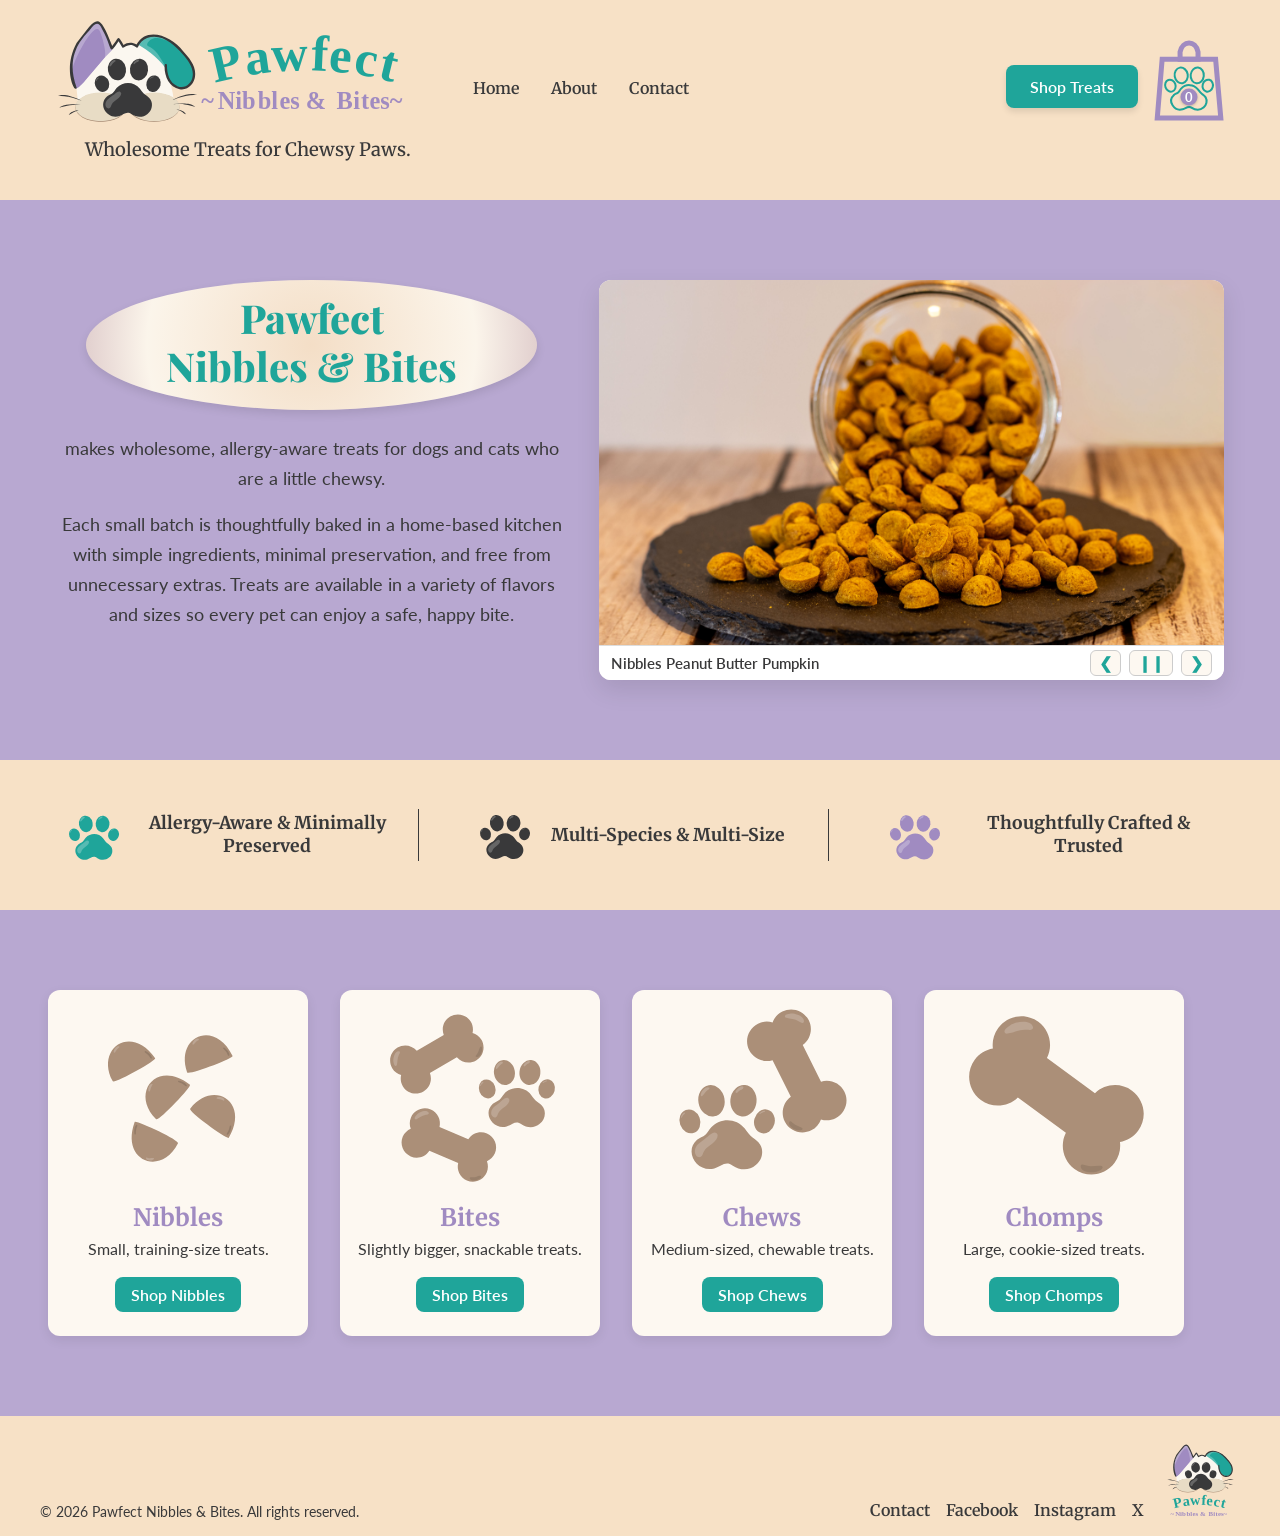
==== index.html @ 8f13bec0 "Rename PNB_Index.html to index.html" ====
<!DOCTYPE html>
<html lang="en">
  <head>
    <!--
    Pawfect Nibbles & Bites
    Internship Project
    
    Pawfect Nibbles & Bites
    Home Page

    Author:  Meghan Wilkerson
    Date:    2025-12-29

    Filename: PNB_Index.html
   -->

    <meta charset="UTF-8" />
    <meta name="viewport" content="width=device-width, initial-scale=1.0" />
    <meta
      name="keywords"
      content="Pawfect Nibbles & Bites, pet treats, dog treats, cat treats, natural, allergy-friendly, allergy-sensitive"
    />
    <title>Pawfect Nibbles & Bites - Home Page</title>
    <!-- Google Fonts -->
    <link rel="preconnect" href="https://fonts.googleapis.com">
    <link rel="preconnect" href="https://fonts.gstatic.com" crossorigin>
    <link href="https://fonts.googleapis.com/css2?family=Lato:ital,wght@0,100;0,300;0,400;0,700;0,900;1,100;1,300;1,400;1,700;1,900&family=Merriweather:ital,opsz,wght@0,18..144,300..900;1,18..144,300..900&family=Nunito:ital,wght@0,200..1000;1,200..1000&family=Playfair+Display:ital,wght@0,400..900;1,400..900&display=swap" rel="stylesheet">

    <!-- CSS Style Sheets -->
    <link href="CSS/PNB_Reset.css" rel="stylesheet" />
    <link href="CSS/PNB_Fonts.css" rel="stylesheet" />
    <link href="CSS/PNB_LayoutStyles.css" rel="stylesheet" />
    <link href="CSS/PNB_IndexStyles.css" rel="stylesheet" />
    <!-- JavScript Files -->
    <script src="JS/PNB_SideNav.JS" defer></script>
    <script src="JS/PNB_IndexSlideshow.JS" defer></script>
    <script src="JS/PNB_CartCounter.JS" defer></script>
  </head>

  <body>
    <!-- Header with slogan, mainNav, and shopping button/cart -->
    <header id="header">

      <div class="headerContent">

        <!-- Mobile Hamburger Button -->
        <span class="mobileHambBtn" onclick="openNav()">&#9776;</span>

        <!-- Logo & Slogan -->
        <div class="leftHead">
          <a href="PNB_Index.html" class="logoLink">
            <img src="Graphics/Logos/LandscapeLogo2.svg"
                alt="Pawfect Nibbles & Bites"
                class="logo">
          </a>
          <div class="slogan">
            <h2>Wholesome Treats for Chewsy Paws.</h2>
          </div>
        </div>

        <!-- Mobile Cart Button -->
        <a href="PNB_Cart.html" class="mobileCartBtn cartBtn">
          <img src="Graphics/ShoppingBag.svg" alt="Shopping Cart">
          <span class="cartCount">0</span>
        </a>

        <!-- Main Navigation -->
        <nav class="mainNav">
          <ul>
            <li><a href="PNB_Index.html">Home</a></li>
            <li><a href="PNB_About.html">About</a></li>
            <li><a href="PNB_Contact.html">Contact</a></li>
          </ul>
        </nav>

        <!-- Shop and Cart Buttons -->
        <div class="rightHead">
          <div class="shopWrapper">
            <a href="PNB_Shop.html" class="shopBtn">
              Shop<span class="hideWhenSmall"> Treats</span>
            </a>
          </div>

          <a href="PNB_Cart.html" class="cartBtn">
            <img src="Graphics/ShoppingBag.svg" alt="Shopping Cart">
            <span class="cartCount">0</span>
          </a>
        </div>

      </div>

      <div class="divider headerWave"></div>

    </header>

      <!-- Side Navigation for Small Screens -->
      <div id="sideNav" class="sideNav">        
        <a href="javascript:void(0)" class="closebtn" onclick="closeNav()">&times;</a>

        <div class="linkGroup">
          <a href="PNB_Cart.html" class="cartBtn">
            <img src="Graphics/ShoppingBag.svg" alt="Shopping Cart">
            <span class="cartCount">0</span>
          </a>

          <a href="PNB_Index.html">Home</a>
          <a href="PNB_About.html">About</a>
          <a href="PNB_Contact.html">Contact</a>
          <a href="PNB_Shop.html" class="shopBtn">Shop Treats</a>  
        </div>      
      </div>
      
      <!-- Main Content -->
      <main id="content">
        <!-- Intro -->
          <section class="intro">
            <div class="introLeft">
              <div class="introText">
                <h2>Pawfect <br/>Nibbles & Bites</h2>
                <p>makes wholesome, allergy-aware treats for dogs 
                  and cats who are a little chewsy.</p>
                <p>Each small batch is thoughtfully baked in a 
                  home-based kitchen with simple ingredients, 
                  minimal preservation, and free from unnecessary 
                  extras. Treats are available in a variety of flavors 
                  and sizes so every pet can enjoy a safe, happy bite.</p>
              </div>
            </div>

            <!-- Index Slideshow -->
              <div class="indexSlideshow">
                <div class="indexSlidesWrapper">

                  <figure>
                    <img src="Graphics/Treats/Nibbles_PBPunkin2.jpg" class="active" alt="Nibbles Peanut Butter Pumpkin">
                  </figure>

                  <figure>
                    <img src="Graphics/Treats/Bites_BananaNutty.jpg" alt="Banana Nutty Bites">
                  </figure>

                  <figure>
                    <img src="Graphics/Treats/Chews_PBPunkin.jpg" alt="Peanut Butter Pumpkin Chews">
                  </figure>

                  <figure>
                    <img src="Graphics/Photos/BellaAndThor.jpg" alt="Bella and Thor">
                  </figure>

                </div>

                <!-- Control Bar -->
                <div class="slideshowControls">

                  <!-- Caption -->
                  <div class="slideCaption">
                    Nibbles Peanut Butter Pumpkin
                  </div>

                  <!-- Buttons -->
                  <div class="slideButtons">
                    <button class="prevSlide">&#10094;</button>
                    <button class="playPause">&#10073;&#10073;</button>
                    <button class="nextSlide">&#10095;</button>
                  </div>

                </div>
              </div>
          </section>  

        <!-- Pillars Banner -->
        <section class="pillars">

          <div class="divider pillarWaveTop"></div>

          <div class="pillarBannerContainer">
                        
            <article class="pillarBanner">
              <img src="Graphics/Pawprints/TealPawprint.svg" alt="Teal Paw Pawprint" class="pillarPawprint">
              <h3>Allergy-Aware & Minimally Preserved</h3>
            </article>
            
            <article class="pillarBanner">
              <img src="Graphics/Pawprints/BlackPawprint.svg" alt="Black Pawprint" class="pillarPawprint">
              <h3>Multi-Species & Multi-Size</h3>
            </article>
            
            <article class="pillarBanner">
              <img src="Graphics/Pawprints/PurplePawprint.svg" alt="Purple Pawprint" class="pillarPawprint">
              <h3>Thoughtfully Crafted & Trusted</h3>
            </article>

          </div>

          <div class="divider pillarWaveBottom"></div>
           
        </section>

        <!-- Treat Categories -->
        <section class="treatCategories">
         
          <article class="treatCard">
            <a href="PNB_Shop.html?size=nibbles">
              <img
                src="Graphics/Treats/Nibbles.svg"
                alt="Illustration of Nibbles treat size"
              />
              <div class="treatInfo">
                <h4>Nibbles</h4>
                <p>Small, training-size treats.</p>
              </div>
              <span class="shopText">Shop Nibbles</span>
            </a>
          </article>

          <article class="treatCard">
            <a href="PNB_Shop.html?size=bites">
              <img
                src="Graphics/Treats/Bites.svg"
                alt="Illustration of Bites treat size"
              />
              <div class="treatInfo">
                <h4>Bites</h4>
                <p>Slightly bigger, snackable treats.</p>
              </div>
              <span class="shopText">Shop Bites</span>
            </a>
          </article>

          <article class="treatCard">
            <a href="PNB_Shop.html?size=chews">
              <img
                src="Graphics/Treats/Chews.svg"
                alt="Illustration of Chews treat size"
              />
              <div class="treatInfo">
                <h4>Chews</h4>
                <p>Medium-sized, chewable treats.</p>
              </div>
              <span class="shopText">Shop Chews</span>
            </a>
          </article>

          <article class="treatCard">
            <a href="PNB_Shop.html?size=chomps">
              <img
                src="Graphics/Treats/Chomps.svg"
                alt="Illustration of Chomps treat size"
              />
              <div class="treatInfo">
                <h4>Chomps</h4>
                <p>Large, cookie-sized treats.</p>
              </div>
              <span class="shopText">Shop Chomps</span>
            </a>
          </article>

        </section>
    
      </main>

      <!-- Footer -->
      <footer id="footer">

        <div class="divider footerWave"></div>

        <div class="footerContent">
          <div class="footerLeft">
            <p>&copy; 2026 Pawfect Nibbles & Bites. All rights reserved.</p>
          </div>

          <div class="footerRight">
            <div class="contactLinks">
              <a href="PNB_Contact.html">Contact</a>
              <a href="#">Facebook</a>
              <a href="#">Instagram</a>
              <a href="#">X</a>
            </div>

            <a href="PNB_Index.html" class="footerLogo">
              <img src="Graphics/Logos/PortraitLogo.svg" alt="Pawfect Nibbles & Bites">
            </a>
          </div>
        </div>
      </footer>

  </body>
</html>
---- CSS/PNB_Fonts.css ----
/*
    Pawfect Nibbles & Bites
    Internship Project
    
    Pawfect Nibbles & Bites
    Font Styles

    Author:  Meghan Wilkerson
    Date:    2025-12-29

    Filename: PNB_Fonts.html
*/

/* ===========
   Font Styles
   =========== */

.font-logo {
  font-family: "Playfair Display", serif;
  font-weight: 400;
  font-style: normal;
}

.font-logo-bold {
  font-family: "Playfair Display", serif;
  font-weight: 700;
  font-style: normal;
}

.font-logo-italic {
  font-family: "Playfair Display", serif;
  font-weight: 400;
  font-style: italic;
}

.font-heading {
  font-family: "Merriweather", serif;
  font-weight: 400;
  font-style: normal;
  font-variation-settings: "wdth" 100;
}

.font-heading-bold {
  font-family: "Merriweather", serif;
  font-weight: 700;
  font-style: normal;
}

.font-body {
  font-family: "Lato", sans-serif;
  font-weight: 400;
  font-style: normal;
}

.font-body-bold {
  font-family: "Lato", sans-serif;
  font-weight: 700;
  font-style: normal;
}

.font-body-italic {
  font-family: "Lato", sans-serif;
  font-weight: 400;
  font-style: italic;
}

.font-accent {
  font-family: "Nunito", sans-serif;
  font-weight: 400;
  font-style: normal;
}

.font-accent-bold {
  font-family: "Nunito", sans-serif;
  font-weight: 700;
  font-style: normal;
}

.font-accent-italic {
  font-family: "Nunito", sans-serif;
  font-weight: 400;
  font-style: italic;
}
---- CSS/PNB_LayoutStyles.css ----
/*
    Pawfect Nibbles & Bites
    Internship Project
    
    Pawfect Nibbles & Bites
    Layout Styles and CSS

    Author:  Meghan Wilkerson
    Date:    2025-12-29

    Filename: PNB_LayoutStyles.html
*/

/* =============
   Global Styles
   ============= */

/* Layout */

html, body {
  height: 100%;
  margin: 0;
}

body {
  background-color: #b8a8d1;
  display: flex;
  flex-direction: column;
}

main {
  flex: 1;
}


/* Typography */

html {
  font-family: "Lato", sans-serif;
  font-weight: 400;
  font-style: normal;
  color: #39393A;
}

h1, h2, h3,h4, h5, h6 {
  font-family: "Merriweather", serif;
  font-weight: 700;
}

.boldText {
  font-weight: 700; 
}


/* =============
   Header Styles
   ============= */

header {
  position: relative;
  min-height: 200px;
  background-color: #f7e1c6;
  display: flex;
  flex-direction: column;
  padding: 1rem 0;
}

.headerContent {
  width: 100%;
  max-width: 1200px;
  margin: 0 auto;
  display: flex;
  align-items: center;
  gap: 2rem;
  padding: 0 1rem;
  flex-wrap: wrap;
  z-index: 1; 
}

/* Divider wave at bottom */
.divider.headerWave {
  width: 100%;
  aspect-ratio: 1200/80;
  background-image: url('../graphics/Backgrounds/HeaderWave.svg');
  background-repeat: no-repeat;
  background-position: bottom center;
  background-size: cover;

  margin-top: auto;       
  transform: translateY(15px); 
}


/* Left Head (Logo and Slogan) */

.leftHead {
  display: flex;
  flex-direction: column;
  align-items: center;

  gap: 0.1rem;
  margin-right: auto;
}

.logoLink {
  display: block;
  height: 120px;
}

.logo {
  height: 100%;
  width: auto;
}

.slogan h2 {
  font-size: 1.15rem;
  font-weight: 500;
}


/* Main Navigation */

.mainNav {
  display: flex; 
  flex: 1; 
}

.mainNav ul {
  display: flex;
  gap: 2rem;

  list-style: none;
  font-family: "Merriweather", serif;
  font-weight: 600;
}

.mainNav a {
  display: inline-block;
  text-decoration: none;

  color: #39393A;
  font-weight: 600 ;

  transition: transform 0.2s ease, text-decoration 0.2s ease;
}

.mainNav a:hover {
  transform: scale(1.05);
  text-decoration: underline;

  color: #A08BC1;  
}

/* Right Head */

.rightHead {
  display: flex;
  align-items: center;
  gap: 1rem;
  flex-wrap: nowrap;
}

/*  Shop Button  */

.shopBtn {
  position: relative;
  cursor: pointer;

  padding: 0.75rem 1.5rem;
  border-radius: 8px;

  background-color: #1FA59A;
  color: white;

  font-size: 1rem;
  font-weight: 600;

  box-shadow: 0 4px 6px rgba(0,0,0,0.1);
  transition: all 0.25s ease;

  display: inline-block;
  position: relative;
  overflow: hidden;  
}

.shopBtn:hover {
  transform: scale(1.1);

  font-weight: 700;
  box-shadow: 0 6px 10px rgba(0,0,0,0.15);
}

.shopBtn::after {
  content: '';
  position: absolute;
  top: -50%;
  left: -50%;

  width: 200%;
  height: 200%;

  background: rgba(255,255,255,0.15);

  transform: rotate(25deg) translateX(-100%);
  transition: all 0.5s ease;
}

.shopBtn:hover::after {
  transform: rotate(25deg) translateX(100%);
}

.hideWhenSmall {
  display: inline; 
}

/*  Cart Button  */

.cartBtn {
  position: relative;
  display: inline-block;
  padding: 0;
  border: none;
  background: none;
  cursor: pointer;
  width: 70px;    
  height: auto;
  margin-top: -1rem;
}

.cartBtn img {
  width: 100%;
  height: 100%;
  display: block;
}

.cartBtn .cartCount {
  position: absolute;
  top: 71%;
  left: 50%;
  transform: translate(-50%, -50%);

  min-width: 17px;       
  height: 17px;
  padding: 0 4px;        
  font-size: 0.8rem;     
  font-weight: 700;
  font-family: "Lato", sans-serif;
  color: white;

  display: flex;
  justify-content: center;
  align-items: center;

  background-color: #A08BC1;
  border-radius: 50%;
  box-shadow: 0 1px 3px rgba(0,0,0,0.2);
  line-height: 1;
  white-space: nowrap;   
}

/* Mobile Buttons */

.mobileHambBtn,
.mobileCartBtn {
  display: none;
}


/* ==================
   SideBar Navigation
   ================== */

.sideNavOpen .mobileHambBtn {
  display: none;
}

.sideNav {
  position: fixed;
  top: 0;
  left: 0;
  z-index: 1000;

  display: flex;
  flex-direction: column;
  align-items: center;

  height: 100%;
  width: 0;
  padding-top: 2rem;

  background-color: #f7e1c6;
  box-shadow: 4px 0 12px rgba(0,0,0,0.1);

  overflow-x: hidden;
  transition: width 0.3s ease-in-out;
}

.sideNav a {
  display: block;

  padding: 12px 16px;

  font-size: 1.2rem;
  font-family: "Merriweather", serif;
  font-weight: 600;
  color: #39393A;

  text-decoration: none;
}

/* SideBar Close button */
.sideNav .closebtn {
  position: absolute;
  top: 8px;
  right: 12px;

  font-size: 2rem;
  color: #39393A;

  cursor: pointer;
}

.sideNav .linkGroup {
  display: flex;
  flex-direction: column;
  align-items: center;
  margin-top: 3rem; 
}

/* Sidebar Button: Shop */
.sideNav .shopBtn {
  display: block;

  margin: 12px 16px;
  padding: 0.5rem 1rem;

  font-weight: 600;
  text-align: center;

  background-color: #1FA59A;
  color: white;
  border-radius: 8px;
}

/* Sidebar Button: Cart */

.sideNav .cartBtn {
  position: relative;      
  display: flex;
  align-items: center;
  justify-content: center;

  width: 50px;              
  height: 50px;
  margin-bottom: 1rem;     
  padding: 0;
  border: none;
  background: none;
  cursor: pointer;
}

.sideNav .cartBtn img {
  width: 100%;
  height: auto;
  display: block;             
}

.sideNav .cartBtn .cartCount {
  position: absolute;
  left: 50%;
  transform: translate(-50%, -50%);

  min-width: 12px;
  height: 12px;
  padding: 0 3px;
  font-size: 0.65rem;
  font-weight: 700;
  font-family: "Lato", sans-serif;
  color: white;

  display: flex;
  justify-content: center;
  align-items: center;

  background-color: #A08BC1;
  border-radius: 50%;
  box-shadow: 0 1px 2px rgba(0,0,0,0.2);
  line-height: 1;
  white-space: nowrap;
}



/* =============
   Footer Styles
   ============= */

footer {
  position: relative;
  min-height: 120px;          
  background-color: #f7e1c6;
  display: flex;
  justify-content: space-between;
  align-items: flex-end;
  padding: 1rem;              
}

.footerContent {
  display: flex;
  justify-content: space-between;
  width: 100%;
  max-width: 1200px;
  margin: 0 auto;
  align-items: flex-end;
  gap: 2rem;
  z-index: 1;                
}

/* Wave at the top of the footer */
.divider.footerWave {
  position: absolute;        
  top: -30px;                 
  left: 0;
  width: 100%;
  aspect-ratio: 1200/80;
  background-image: url('../graphics/Backgrounds/FooterWave.svg');
  background-repeat: no-repeat;
  background-position: top center;
  background-size: cover;
  z-index: 0;   
  
  transform: translateY(-15px);
}

.footerLeft p {
  font-family: "Lato", sans-serif;
  font-size: 0.85rem;
  color: #39393A;
  margin: 0;
}

.footerRight {
  display: flex;
  align-items: center;
  gap: 1rem;
}

.footerLogo img {
  display: block;

  height: 80px;
  width: auto;
}

/* Footer Links */

.contactLinks {
  display: flex;
  align-self: flex-end;
  gap: 1rem;
}

.contactLinks a {
  display: inline-block;

  font-family: "Merriweather", serif;
  font-weight: 600;
  color: #39393A;

  text-decoration: none;
  transition: transform 0.2s ease, text-decoration 0.2s ease;
}

.contactLinks a:visited,
.contactLinks a:active,
.contactLinks a:focus {
  color: #39393A;
}

.contactLinks a:hover {
  transform: scale(1.05);
  text-decoration: underline;

  color: #A08BC1;
}

/* ======================
   Responsive Adjustments
   ====================== */

  
@media (max-width: 1050px) {
  .hideWhenSmall {
    display: none;
  }
}

@media (max-width: 925px) {

  .mainNav,
  .rightHead {
    display: none;
  }

  .mobileHambBtn {
    display: block;

    position: absolute;
    top: 0.8rem;
    left: 0.8rem;
    z-index: 1100;

    font-size: 2rem;
  }

   .mobileCartBtn {
    display: inline-block;
    position: absolute;   
    top: 1.5rem;          
    right: 1.5rem;        
    width: 45px;
    height: 45px;
    padding: 0;
    border: none;
    background: none;
    cursor: pointer;
    z-index: 1100;        
  }

  .mobileCartBtn img {
    width: 100%;
    height: auto;
    display: block;
  }

  .mobileCartBtn .cartCount {
    position: absolute;
    top: 80%;             
    left: 50%;
    transform: translate(-50%, -50%);
    min-width: 12px;
    height: 12px;
    padding: 0 3px;
    font-size: 0.65rem;
    font-weight: 700;
    font-family: "Lato", sans-serif;
    color: white;

    display: flex;
    justify-content: center;
    align-items: center;

    background-color: #A08BC1;
    border-radius: 50%;
    box-shadow: 0 1px 2px rgba(0,0,0,0.2);
    line-height: 1;
    white-space: nowrap;
  }

  .headerContent {
    display: flex;
    justify-content: center;
    align-items: center;
    gap: 1.5rem;
 
    transform: none;
  }

  .logoLink {
    height: 100px;
  }

  .logo {
    height: 100%;
    width: auto;
  }

  .leftHead {
    display: flex;
    flex-direction: column;
    align-items: center;
    gap: 0.2rem;

    margin: 0;
    padding: 0;
  }

  .slogan h2 {
    margin: -0.5rem;

    font-size: 1rem;
    text-align: center;
  }

  .footerLogo {
  display: none;
  }

  .footerContent {
    display: flex;
    flex-direction: column;
    align-items: center;
    padding: 1rem;
    gap: 0.5rem;
  }

  .footerRight {
    order: 1;
    display: flex;
    justify-content: center;
    flex-wrap: wrap;
    gap: 1rem;
  }

  .contactLinks {
    display: flex;
    justify-content: center;
    flex-wrap: wrap;
    gap: 1rem;
  }

   .contactLinks a {
    color: #A08BC1;
  }

  .footerLeft {
    order: 2;
    width: 100%;
    text-align: center;
    margin-top: 1rem;
  }

  .divider.headerWave {
    transform: translateY(45px); 
  }

  .divider.footerWave {
    transform: translateY(-15px);
  }
}

@media (max-width: 700px) {


  .leftHead {
   padding-top: 2.5rem;
  }


  .divider.headerWave {
    transform: translateY(35px);  
  }

  .divider.footerWave {
    transform: translateY(10px);   
  }
}

@media (max-width: 500px) {
  .headerContent {
    max-width: 100%;
    margin: 0;
    padding: 0.25rem;              
    flex-direction: column;
    align-items: stretch;     
    gap: 0;                   
  }

  .slogan h2 {
    font-size: 0.9rem;
    margin: 0.25rem 0 0 0;
    text-align: center;
  }

  .divider.headerWave {
    transform: translateY(0);  
    width: 100%;
    left: 0;
  }

 footer {
    min-height: auto;       
    display: block;        
    padding: 0;             
  }

  .footerContent {
    width: 100%;
    margin: 0;
    padding: 0.5rem;        
    display: block;         
  }

  .contactLinks {
    margin-top: .5rem;  
  }

  .divider.footerWave {
    position: absolute;     
    top: -15px;              
    left: 0;
    width: 100%;
    transform: translateY(0); 
    z-index: 0;               
  }
}
---- CSS/PNB_IndexStyles.css ----
/*
    Pawfect Nibbles & Bites
    Internship Project
    
    Pawfect Nibbles & Bites
    Index Styles and CSS

    Author:  Meghan Wilkerson
    Date:    2025-12-29

    Filename: PNB_IndexStyles.html
*/

/* ===========
   Body Styles
   =========== */

/* --- Intro Section --- */
.intro {
  display: flex;
  flex-direction: row;
  flex-wrap: nowrap;
  justify-content: space-between;
  align-items: flex-start;
  gap: 2rem;
  max-width: 1200px;
  margin: 0 auto;
  padding: 5rem 1rem;
}

/* --- Left Column (Text) --- */
.introLeft {
  flex: 1 1 45%;
  min-width: 280px;
  display: flex;
  flex-direction: column;
  gap: 2rem;
}

.introText {
  text-align: center;
}

.introText h2 {
  font-family: "Playfair Display", serif;
  font-weight: 800;
  font-size: 2.5rem;
  color: #1fa59a;
  position: relative;
  display: inline-block;
  padding: 0.35em 2em 0.5em;
  line-height: 1.2;
  margin: 0 0 1.5rem;
  z-index: 1;
  background: radial-gradient(circle, 
            rgba(247,225,198,0.95) 0%,   
            rgba(255,249,236,0.95) 70%,   
            rgba(247,225,198,0.6) 100%);
  border-radius: 50% / 50%;
  box-shadow: 0 4px 10px rgba(0,0,0,0.1);
}

.introText p {
  font-family: "Lato", sans-serif;
  font-size: 1.1rem;
  line-height: 1.7;
  color: #39393a;
  margin-bottom: 1rem;
}

/* --- Index Slideshow --- */
.indexSlideshow {
  flex: 1 1 55%;
  max-width: 650px;
  border-radius: 12px;
  overflow: hidden;
  display: flex;
  flex-direction: column;
  height: 400px;
  box-shadow: 0 10px 25px rgba(0, 0, 0, 0.1),
              0 0 0 1px rgba(255, 255, 255, 0.1) inset;
  position: relative;
  background-color: #fdf8f1; 
}

/* --- Slides Wrapper --- */
.indexSlidesWrapper {
  position: relative;
  flex: 1 1 auto;
  width: 100%;
  height: 100%;
}

/* Each slide */
.indexSlidesWrapper figure {
  margin: 0;
  position: absolute;
  inset: 0; 
}

/* Images */
.indexSlidesWrapper img {
  position: absolute; 
  width: 100%;
  height: 100%;
  object-fit: cover;
  opacity: 0;
  transition: opacity 0.5s ease-in-out;
}

.indexSlidesWrapper img.active {
  opacity: 1;
}

/* --- Control Bar --- */
.slideshowControls {
  flex-shrink: 0;
  display: flex;
  justify-content: space-between;
  align-items: center;
  background-color: #fff;
  padding: 0.25rem 0.75rem;
  border-top: 1px solid #ddd;
}

/* Caption (left side) */
.slideCaption {
  font-family: "Lato", sans-serif;
  font-size: 0.95rem;
  color: #39393A;
  font-weight: 600;
}

/* Buttons (right side) */
.slideButtons {
  display: flex;
  gap: 0.5rem;
}

.slideshowControls button {
  cursor: pointer;
  font-size: 1rem;
  padding: 0.25rem 0.5rem;
  border-radius: 6px;
  border: 1px solid #ccc;
  background-color: #fdf8f1;
  color: #1fa59a;
  font-weight: 700;

  display: flex;
  justify-content: center;
  align-items: center;
  line-height: 1;

  transition: background 0.2s ease, transform 0.2s ease;
}

.slideshowControls button:hover {
  background-color: #1fa59a;
  color: #fff;
  transform: scale(1.05);
}

/* --- Pillars Banner --- */  
.pillars {
  display: flex;
  flex-direction: column;
  justify-content: center;
  align-items: center;
  text-align: center;
  position: relative;
  height: 150px;
  background-color: #f7e1c6;
}

/* --- Pillars Waves --- */
.divider.pillarWaveTop,
.divider.pillarWaveBottom {
  width: 100%;
  aspect-ratio: 1200/80;
  background-repeat: no-repeat;
  background-size: cover;
  z-index: 0; 
}

.divider.pillarWaveTop {
  background-image: url('../graphics/Backgrounds/FooterWave.svg');
  background-position: bottom center; 
  transform: translateY(-35px);
}

.divider.pillarWaveBottom {
  background-image: url('../graphics/Backgrounds/HeaderWave.svg');
  background-position: top center; 
  transform: translateY(35px); 
}

.pillarBannerContainer {
  display: flex;
  gap: 2rem;
  flex-wrap: wrap;
  max-width: 1200px;
  margin: 0 auto;
}

.pillarBanner {
  display: flex;
  align-items: center;
  gap: 1rem;
  position: relative;
  padding: 0 1.5rem;
  flex: 1 1 150px;
}

.pillarBanner:not(:last-child)::after {
  content: '';
  position: absolute;
  top: 10%;
  right: 0;
  width: 1px;
  height: 80%;
  background-color: #39393A;
}

/* Pawprint Icon */
.pillarPawprint {
  flex-shrink: 0;
  margin-top: 0.25rem;
  width: 60px;
  height: auto;
}

.pillarBanner h3 {
  font-family: "Merriweather", serif;
  font-weight: 700;
  font-size: 1.1rem;
  line-height: 1.3;
  text-align: center;
  margin: 0;
  color: #39393A;
}

/* --- Treat Category Cards --- */  
.treatCategories {
  display: flex;
  flex-wrap: wrap;
  justify-content: center;
  gap: 2rem;
  padding: 0 1.5rem;
  max-width: 1200px;
  margin: 5rem 1rem;
}

.treatCard {
  display: flex;
  flex-direction: column;
  align-items: center;
  text-align: center;
  overflow: hidden;
  flex: 1 1 220px;
  max-width: 260px;
  padding: 1rem 1rem 1.5rem;
  background-color: #fdf8f1;
  border-radius: 12px;
  box-shadow: 0 4px 12px rgba(0, 0, 0, 0.08);
  transition: transform 0.3s ease, box-shadow 0.3s ease;
}

.treatCard img {
  width: 80%;
  height: auto;
  margin: 0 auto 1rem;
}

.treatInfo h4 {
  font-family: "Merriweather", serif;
  font-weight: 700;
  font-size: 1.5rem;
  line-height: 1.2;
  text-align: center;
  margin: 0.5rem 0 0.25rem;
  color: #A08BC1;
}

.treatInfo p {
  font-family: "Lato", sans-serif;
  font-weight: 400;
  font-size: 1rem;
  line-height: 1.5;
  text-align: center;
  margin: 0 0 1rem;
  color: #39393a;
}

.treatCard .shopText {
  display: inline-block;
  margin-top: auto;
  background-color: #1FA59A;
  color: white;
  font-size: 1rem;
  font-weight: 600;
  padding: 0.5rem 1rem;
  border-radius: 8px;
}

.treatCard:hover {
  transform: translateY(-6px) scale(1.03);
  box-shadow:
    0 14px 32px rgba(0, 0, 0, 0.15),
    0 0 0 1px rgba(255, 255, 255, 0.08) inset;
}

/* ======================
   Responsive Adjustments
   ====================== */

@media (max-width: 1060px) {
  .treatCard {
    flex: 1 1 calc(50% - 2rem);
    max-width: none;
  }

  .treatCategories {
    gap: 2rem; 
    margin-top: 4rem; 
    margin-bottom: 4rem;
  } 
}

@media (max-width: 1024px) {
  .indexSlideshow img {
    max-height: 400px;
    object-fit: cover;
  }
}

@media (max-width: 950px) {
  .intro {
    flex-direction: column;
    align-items: center;
    text-align: center;
    gap: 1rem; 
  }

  .introLeft,
  .indexSlideshow {
    flex: 1 1 100%;
    max-width: 650px; 
    width: 100%;
  }

  .indexSlideshow {
    margin-top: 1rem; 
    margin-bottom: 1rem; 
  }

  .indexSlidesWrapper {
    width: 100%;
    aspect-ratio: 16 / 9;
  }

  .indexSlidesWrapper img {
    width: 100%;
    height: 100%;
    object-fit: cover;
  }
}

@media (max-width: 815px) {
  .intro {
    flex-direction: column;
    align-items: center;
    text-align: center;
  }

  .introLeft,
  .indexSlideshow {
    flex: 1 1 100%;
    max-width: 100%;
  }

  .introText {
    align-items: center;
    text-align: center;
  }

  .indexSlideshow {
    margin: 2rem auto 0;
  }

  .indexSlideshow img {
    max-height: 450px;
    object-fit: cover;
  }

  .indexSlideshow figcaption {
    font-size: 0.95rem;
    bottom: 5px;
  }

  .pillars {
    flex-direction: column;
    justify-content: flex-start; 
    align-items: center;
    text-align: center;
    padding: 0;
    height: auto; 
  }

  .pillarBannerContainer {
    flex-direction: column;
    align-items: stretch;
    gap: 1rem;
  }

  .pillarBanner {
    flex: 1 1 100%;
    align-items: center;
    justify-content: flex-start;
    gap: 1rem;
    padding: 0.5rem 0.5rem; 
  }

  .pillarBanner::after {
    display: none;
  }

  .pillarBanner + .pillarBanner::before {
    content: '';
    position: absolute;
    top: 0;              
    left: 0;              
    width: 100%;          
    height: 1px;
    background-color: #39393A;
    transform: translateY(-50%); 
  }

  .pillarPawprint {
    width: 40px; 
    margin-top: 0;
  }

  .pillarBanner h3 {
    font-size: 1rem;
    line-height: 1.3;
    text-align: center;
  }
}


@media (max-width: 525px) {
  .divider.pillarWaveTop {
    transform: translateY(-15px); 
  }

  .divider.pillarWaveBottom {
    transform: translateY(15px);  
  }
}

@media (max-width: 500px) {
  .treatCard {
    flex: 1 1 100%;
  }

  .treatCard img {
    width: 90%;
  }

  .indexSlideshow img {
    max-height: 350px;
  }

  .indexSlideshow figcaption {
    font-size: 0.85rem;
    padding: 0.4rem 0.8rem;
  }
}
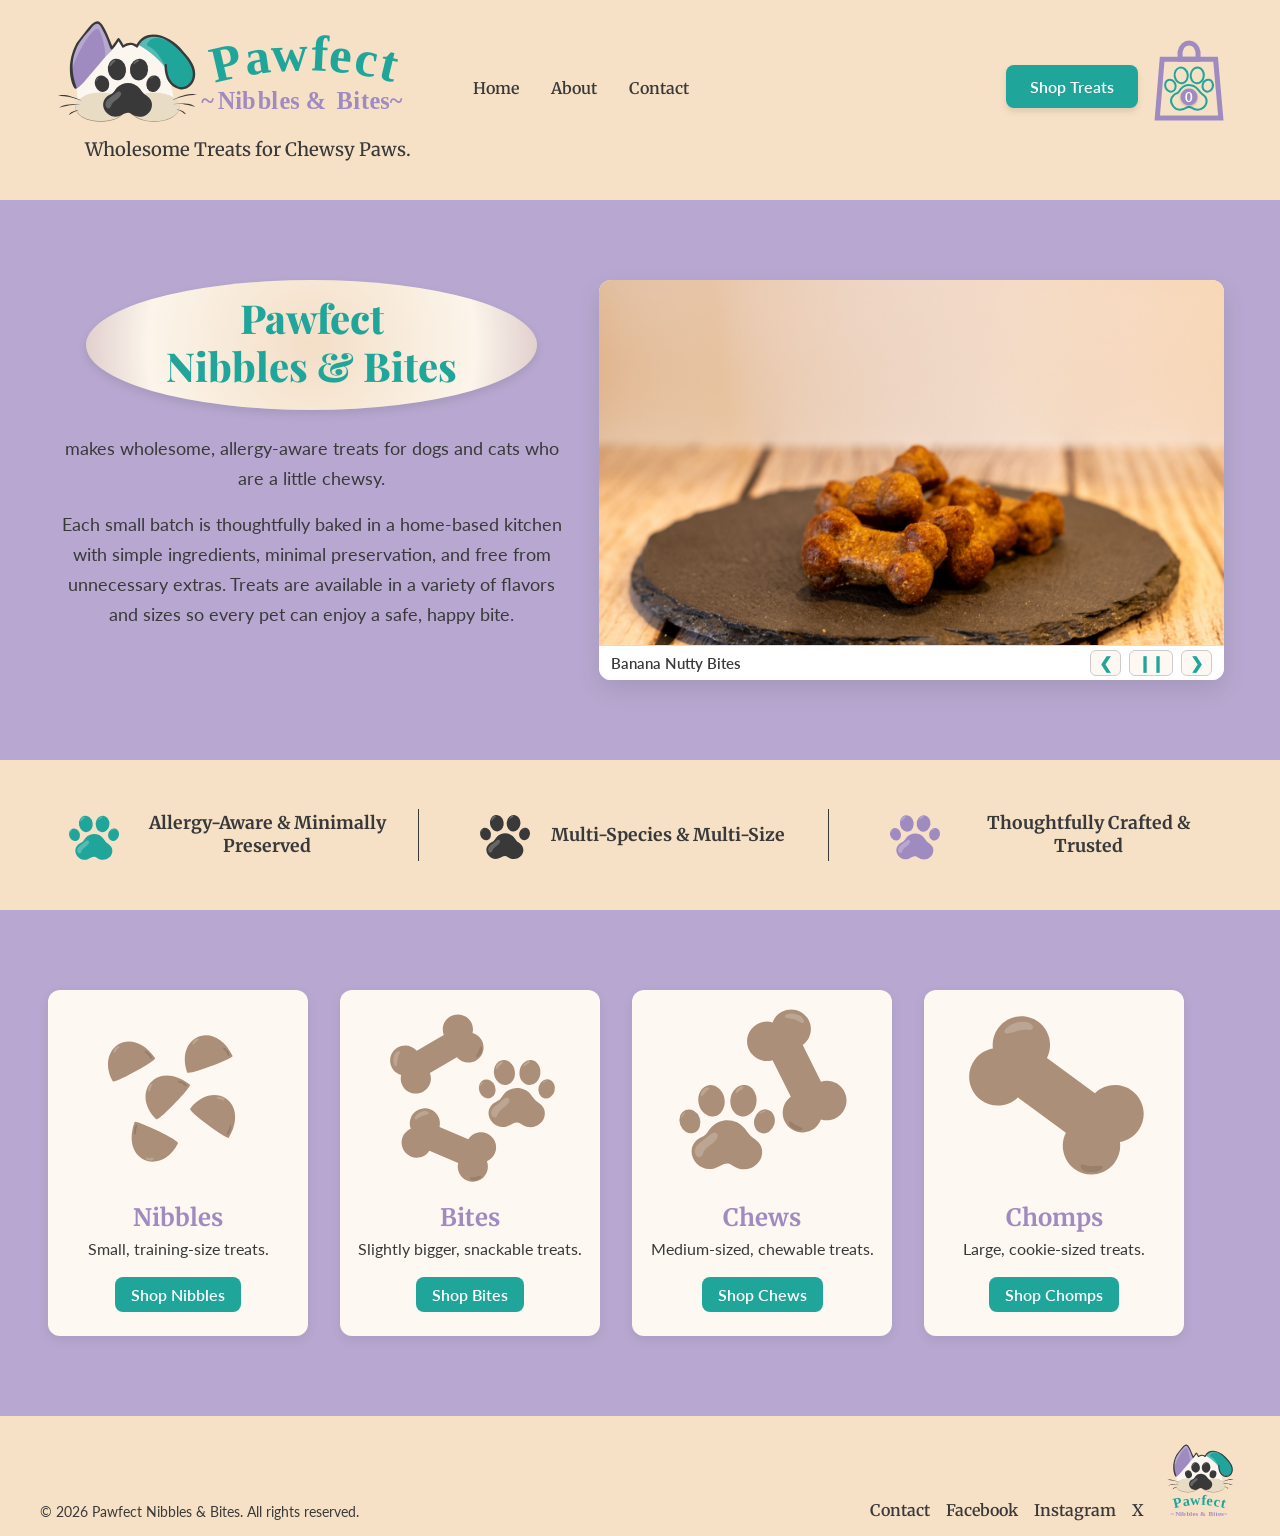
==== commit a605284b: "Update for Index File" ====
--- a/index.html
+++ b/index.html
@@ -11,7 +11,7 @@
     Author:  Meghan Wilkerson
     Date:    2025-12-29
 
-    Filename: PNB_Index.html
+    Filename: index.html
    -->
 
     <meta charset="UTF-8" />
@@ -48,7 +48,7 @@
 
         <!-- Logo & Slogan -->
         <div class="leftHead">
-          <a href="PNB_Index.html" class="logoLink">
+          <a href="index.html" class="logoLink">
             <img src="Graphics/Logos/LandscapeLogo2.svg"
                 alt="Pawfect Nibbles & Bites"
                 class="logo">
@@ -67,7 +67,7 @@
         <!-- Main Navigation -->
         <nav class="mainNav">
           <ul>
-            <li><a href="PNB_Index.html">Home</a></li>
+            <li><a href="index.html">Home</a></li>
             <li><a href="PNB_About.html">About</a></li>
             <li><a href="PNB_Contact.html">Contact</a></li>
           </ul>
@@ -103,7 +103,7 @@
             <span class="cartCount">0</span>
           </a>
 
-          <a href="PNB_Index.html">Home</a>
+          <a href="index.html">Home</a>
           <a href="PNB_About.html">About</a>
           <a href="PNB_Contact.html">Contact</a>
           <a href="PNB_Shop.html" class="shopBtn">Shop Treats</a>  
@@ -277,7 +277,7 @@
               <a href="#">X</a>
             </div>
 
-            <a href="PNB_Index.html" class="footerLogo">
+            <a href="index.html" class="footerLogo">
               <img src="Graphics/Logos/PortraitLogo.svg" alt="Pawfect Nibbles & Bites">
             </a>
           </div>
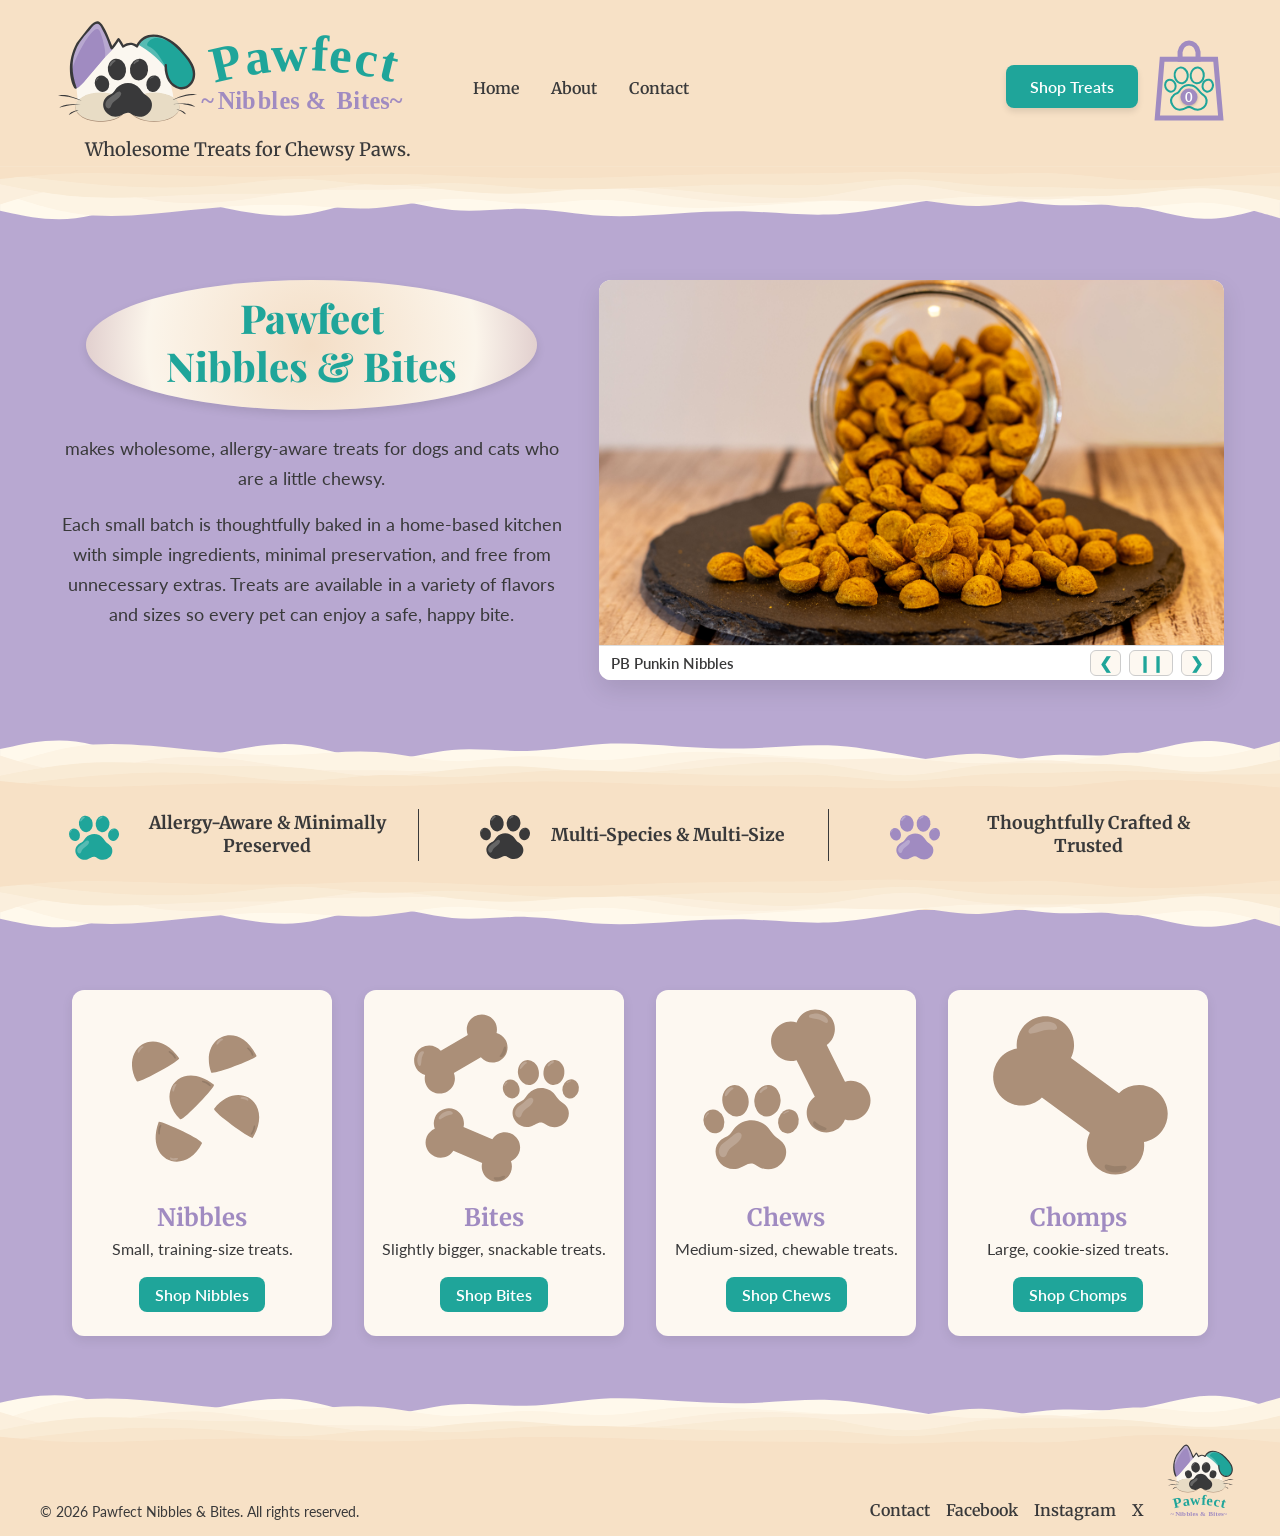
==== commit c37c07c1: "SlideShow Updates" ====
--- a/index.html
+++ b/index.html
@@ -132,15 +132,15 @@
                 <div class="indexSlidesWrapper">
 
                   <figure>
-                    <img src="Graphics/Treats/Nibbles_PBPunkin2.jpg" class="active" alt="Nibbles Peanut Butter Pumpkin">
-                  </figure>
-
-                  <figure>
-                    <img src="Graphics/Treats/Bites_BananaNutty.jpg" alt="Banana Nutty Bites">
-                  </figure>
-
-                  <figure>
-                    <img src="Graphics/Treats/Chews_PBPunkin.jpg" alt="Peanut Butter Pumpkin Chews">
+                    <img src="Graphics/Treats/Nibbles_PBPunkin2.jpg" class="active" alt="PB Punkin Nibbles">
+                  </figure>
+
+                  <figure>
+                    <img src="Graphics/Treats/Bites_AppleOatitude.jpg" alt="Apple Oatitude Bites">
+                  </figure>
+
+                  <figure>
+                    <img src="Graphics/Treats/Chews_BananaNutty.jpg" alt="BananaNutty Chews">
                   </figure>
 
                   <figure>
@@ -154,7 +154,7 @@
 
                   <!-- Caption -->
                   <div class="slideCaption">
-                    Nibbles Peanut Butter Pumpkin
+                    PB Punkin Nibbles
                   </div>
 
                   <!-- Buttons -->
--- a/CSS/PNB_LayoutStyles.css
+++ b/CSS/PNB_LayoutStyles.css
@@ -79,15 +79,20 @@
 
 /* Divider wave at bottom */
 .divider.headerWave {
+  position: absolute;
+  left: 0;
+  bottom: 0;
+
   width: 100%;
-  aspect-ratio: 1200/80;
-  background-image: url('../graphics/Backgrounds/HeaderWave.svg');
+  aspect-ratio: 1200 / 80;
+
+  background-image: url('../Graphics/Backgrounds/HeaderWave.svg');
   background-repeat: no-repeat;
   background-position: bottom center;
   background-size: cover;
 
-  margin-top: auto;       
-  transform: translateY(15px); 
+  transform: translateY(60%); 
+  pointer-events: none;
 }
 
 
@@ -418,18 +423,20 @@
 
 /* Wave at the top of the footer */
 .divider.footerWave {
-  position: absolute;        
-  top: -30px;                 
+  position: absolute;
   left: 0;
+  top: 0;
+
   width: 100%;
-  aspect-ratio: 1200/80;
-  background-image: url('../graphics/Backgrounds/FooterWave.svg');
+  aspect-ratio: 1200 / 80;
+
+  background-image: url('../Graphics/Backgrounds/FooterWave.svg');
   background-repeat: no-repeat;
   background-position: top center;
   background-size: cover;
-  z-index: 0;   
-  
-  transform: translateY(-15px);
+
+  transform: translateY(-60%);
+  pointer-events: none;
 }
 
 .footerLeft p {
@@ -631,11 +638,11 @@
   }
 
   .divider.headerWave {
-    transform: translateY(45px); 
+    transform: translateY(55%); 
   }
 
   .divider.footerWave {
-    transform: translateY(-15px);
+    transform: translateY(-75%);
   }
 }
 
@@ -644,16 +651,7 @@
 
   .leftHead {
    padding-top: 2.5rem;
-  }
-
-
-  .divider.headerWave {
-    transform: translateY(35px);  
-  }
-
-  .divider.footerWave {
-    transform: translateY(10px);   
-  }
+  }  
 }
 
 @media (max-width: 500px) {
@@ -672,12 +670,6 @@
     text-align: center;
   }
 
-  .divider.headerWave {
-    transform: translateY(0);  
-    width: 100%;
-    left: 0;
-  }
-
  footer {
     min-height: auto;       
     display: block;        
@@ -695,13 +687,5 @@
     margin-top: .5rem;  
   }
 
-  .divider.footerWave {
-    position: absolute;     
-    top: -15px;              
-    left: 0;
-    width: 100%;
-    transform: translateY(0); 
-    z-index: 0;               
-  }
-}
-
+}
+
--- a/CSS/PNB_IndexStyles.css
+++ b/CSS/PNB_IndexStyles.css
@@ -169,32 +169,39 @@
   align-items: center;
   text-align: center;
   position: relative;
-  height: 150px;
+  overflow: visible;
+  isolation: isolate;
+  min-height: 150px;
+  padding: 1rem 0;
   background-color: #f7e1c6;
 }
 
 /* --- Pillars Waves --- */
-.divider.pillarWaveTop,
+
+.divider.pillarWaveTop, 
 .divider.pillarWaveBottom {
+  position: absolute;
+  left: 0;
   width: 100%;
-  aspect-ratio: 1200/80;
+  height: 80px;  
   background-repeat: no-repeat;
   background-size: cover;
-  z-index: 0; 
+  pointer-events: none;
 }
 
 .divider.pillarWaveTop {
-  background-image: url('../graphics/Backgrounds/FooterWave.svg');
-  background-position: bottom center; 
-  transform: translateY(-35px);
+  top: 0;
+  transform: translateY(-55%);
+  background-image: url('../Graphics/Backgrounds/FooterWave.svg');
+  background-position: bottom center;
 }
 
 .divider.pillarWaveBottom {
-  background-image: url('../graphics/Backgrounds/HeaderWave.svg');
-  background-position: top center; 
-  transform: translateY(35px); 
-}
-
+  bottom: 0;
+  transform: translateY(55%);
+  background-image: url('../Graphics/Backgrounds/HeaderWave.svg');
+  background-position: top center;
+}
 .pillarBannerContainer {
   display: flex;
   gap: 2rem;
@@ -248,7 +255,7 @@
   gap: 2rem;
   padding: 0 1.5rem;
   max-width: 1200px;
-  margin: 5rem 1rem;
+  margin: 5rem auto;
 }
 
 .treatCard {
@@ -257,7 +264,7 @@
   align-items: center;
   text-align: center;
   overflow: hidden;
-  flex: 1 1 220px;
+  flex: 1 1 260px;
   max-width: 260px;
   padding: 1rem 1rem 1.5rem;
   background-color: #fdf8f1;
@@ -446,18 +453,16 @@
     line-height: 1.3;
     text-align: center;
   }
-}
-
-
-@media (max-width: 525px) {
+
   .divider.pillarWaveTop {
-    transform: translateY(-15px); 
+    transform: translateY(-75%); 
   }
 
   .divider.pillarWaveBottom {
-    transform: translateY(15px);  
-  }
-}
+    transform: translateY(75%);  
+  }
+}
+
 
 @media (max-width: 500px) {
   .treatCard {
@@ -476,5 +481,13 @@
     font-size: 0.85rem;
     padding: 0.4rem 0.8rem;
   }
-}
-
+
+  .divider.pillarWaveTop {
+    transform: translateY(-85%); 
+  }
+
+  .divider.pillarWaveBottom {
+    transform: translateY(85%);  
+  }
+}
+
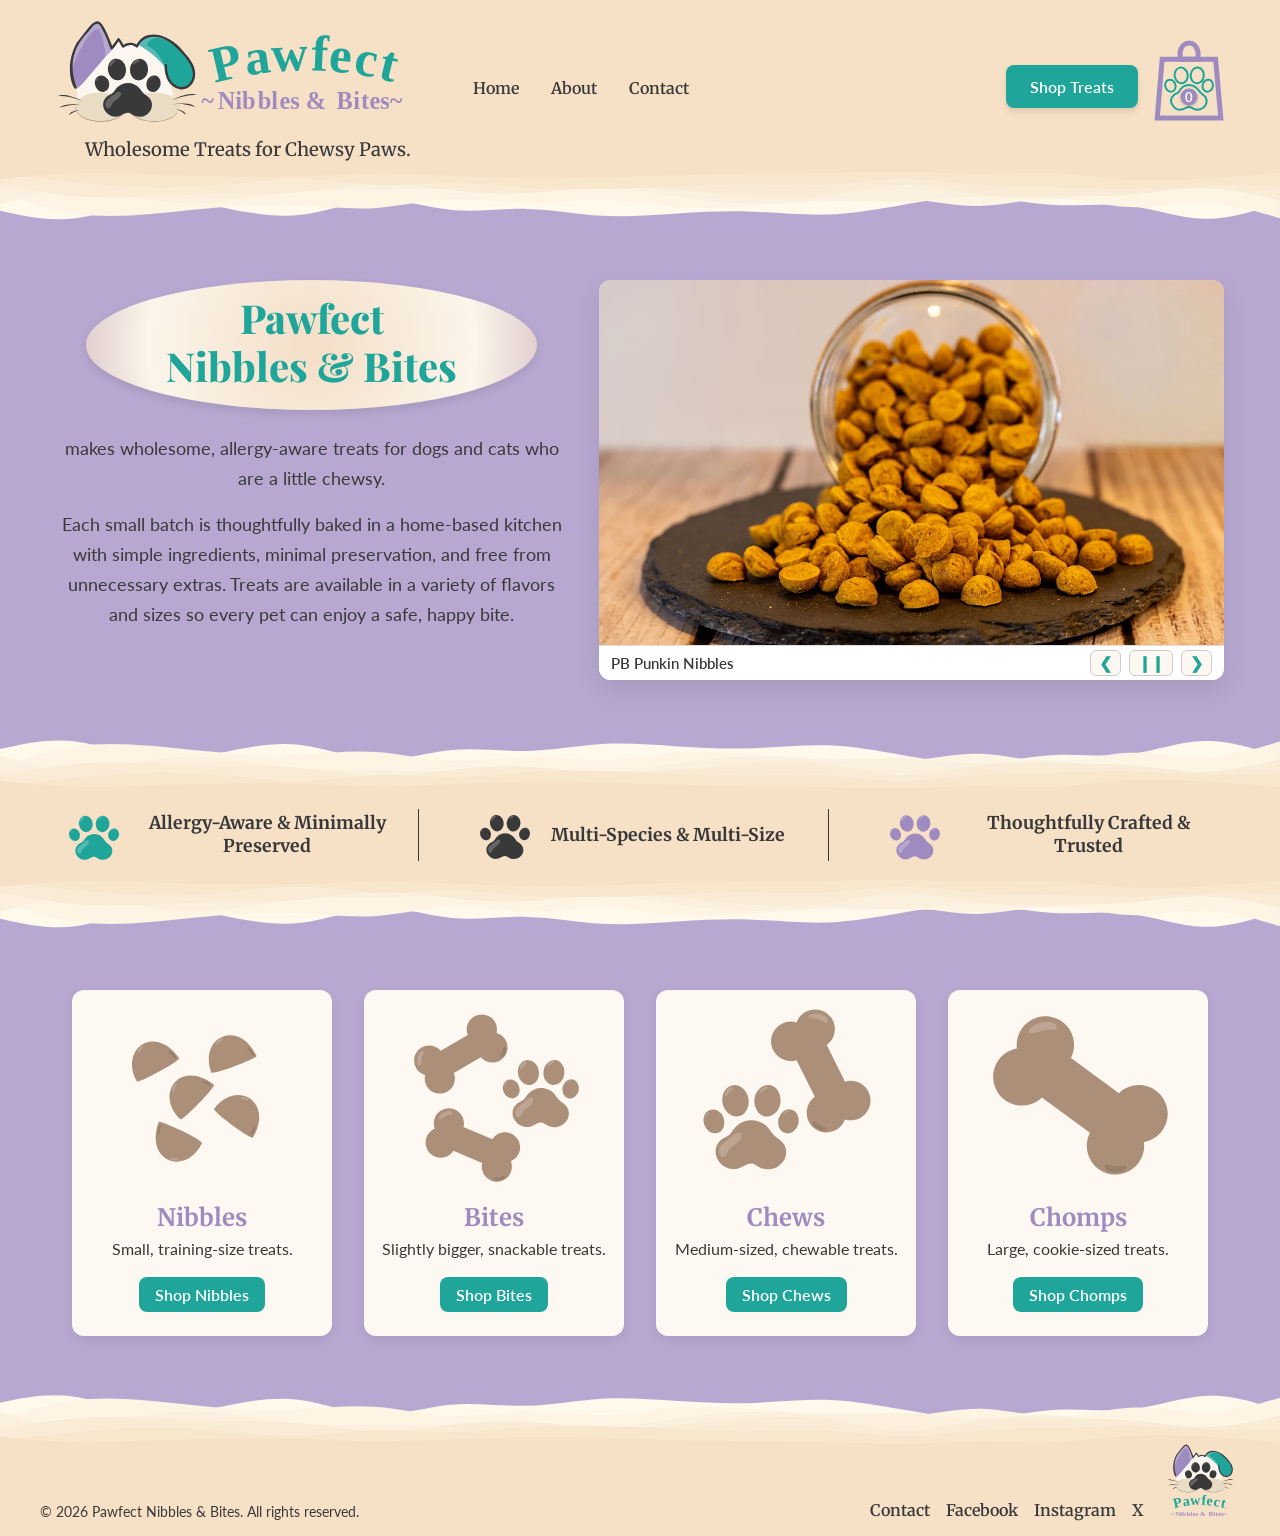
==== commit c663e54c: "Slideshow Adjustments and Updated Images" ====
--- a/index.html
+++ b/index.html
@@ -132,19 +132,19 @@
                 <div class="indexSlidesWrapper">
 
                   <figure>
-                    <img src="Graphics/Treats/Nibbles_PBPunkin2.jpg" class="active" alt="PB Punkin Nibbles">
-                  </figure>
-
-                  <figure>
-                    <img src="Graphics/Treats/Bites_AppleOatitude.jpg" alt="Apple Oatitude Bites">
-                  </figure>
-
-                  <figure>
-                    <img src="Graphics/Treats/Chews_BananaNutty.jpg" alt="BananaNutty Chews">
-                  </figure>
-
-                  <figure>
-                    <img src="Graphics/Photos/BellaAndThor.jpg" alt="Bella and Thor">
+                    <img src="Graphics/Treats/Nibbles_PBPunkin2.webp" class="active" alt="PB Punkin Nibbles">
+                  </figure>
+
+                  <figure>
+                    <img src="Graphics/Treats/Bites_AppleOatitude.webp" alt="Apple Oatitude Bites">
+                  </figure>
+
+                  <figure>
+                    <img src="Graphics/Treats/Chews_BananaNutty.webp" alt="BananaNutty Chews">
+                  </figure>
+
+                  <figure>
+                    <img src="Graphics/Photos/BellaAndThor.webp" alt="Bella and Thor">
                   </figure>
 
                 </div>
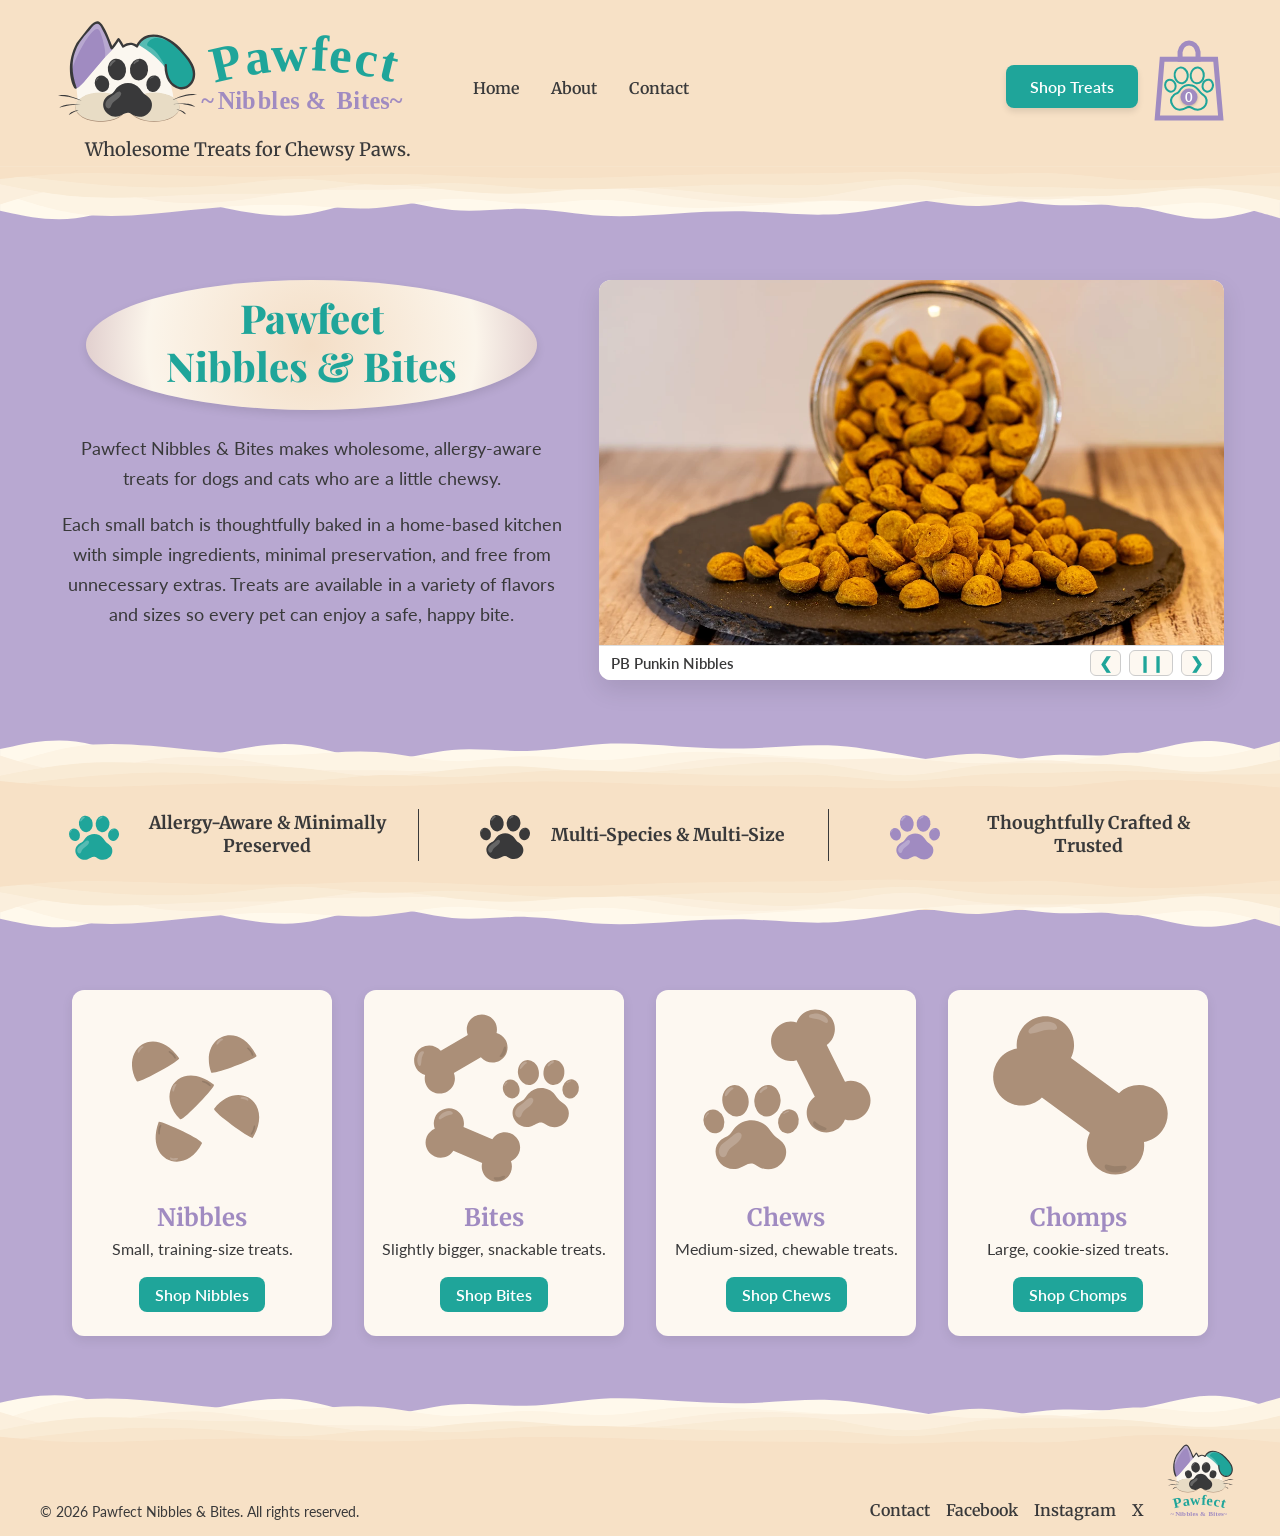
==== commit 4d4e8ab3: "Feedback Updates" ====
--- a/index.html
+++ b/index.html
@@ -113,11 +113,11 @@
       <!-- Main Content -->
       <main id="content">
         <!-- Intro -->
-          <section class="intro">
+          <section class="intro">   
             <div class="introLeft">
               <div class="introText">
                 <h2>Pawfect <br/>Nibbles & Bites</h2>
-                <p>makes wholesome, allergy-aware treats for dogs 
+                <p>Pawfect Nibbles & Bites  makes wholesome, allergy-aware treats for dogs 
                   and cats who are a little chewsy.</p>
                 <p>Each small batch is thoughtfully baked in a 
                   home-based kitchen with simple ingredients, 
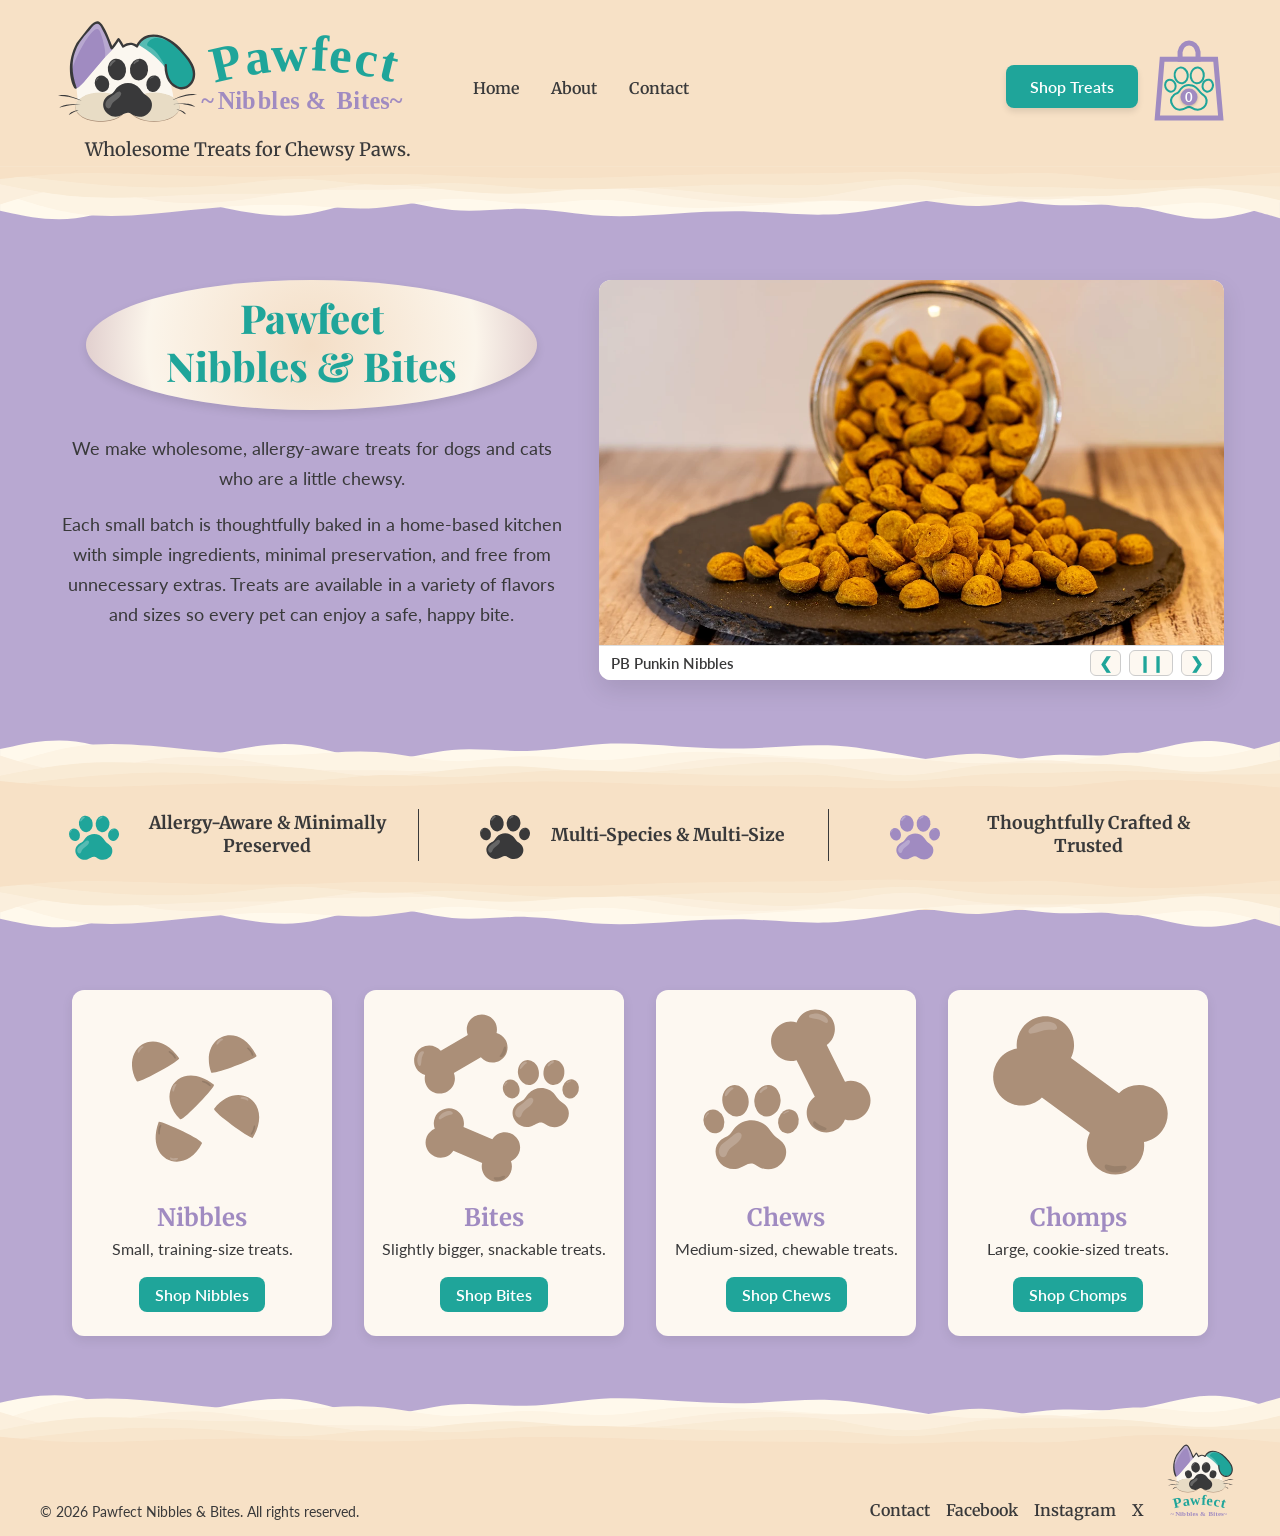
==== commit 8f394c29: "Update index.html" ====
--- a/index.html
+++ b/index.html
@@ -117,7 +117,7 @@
             <div class="introLeft">
               <div class="introText">
                 <h2>Pawfect <br/>Nibbles & Bites</h2>
-                <p>Pawfect Nibbles & Bites  makes wholesome, allergy-aware treats for dogs 
+                <p>We make wholesome, allergy-aware treats for dogs 
                   and cats who are a little chewsy.</p>
                 <p>Each small batch is thoughtfully baked in a 
                   home-based kitchen with simple ingredients, 
